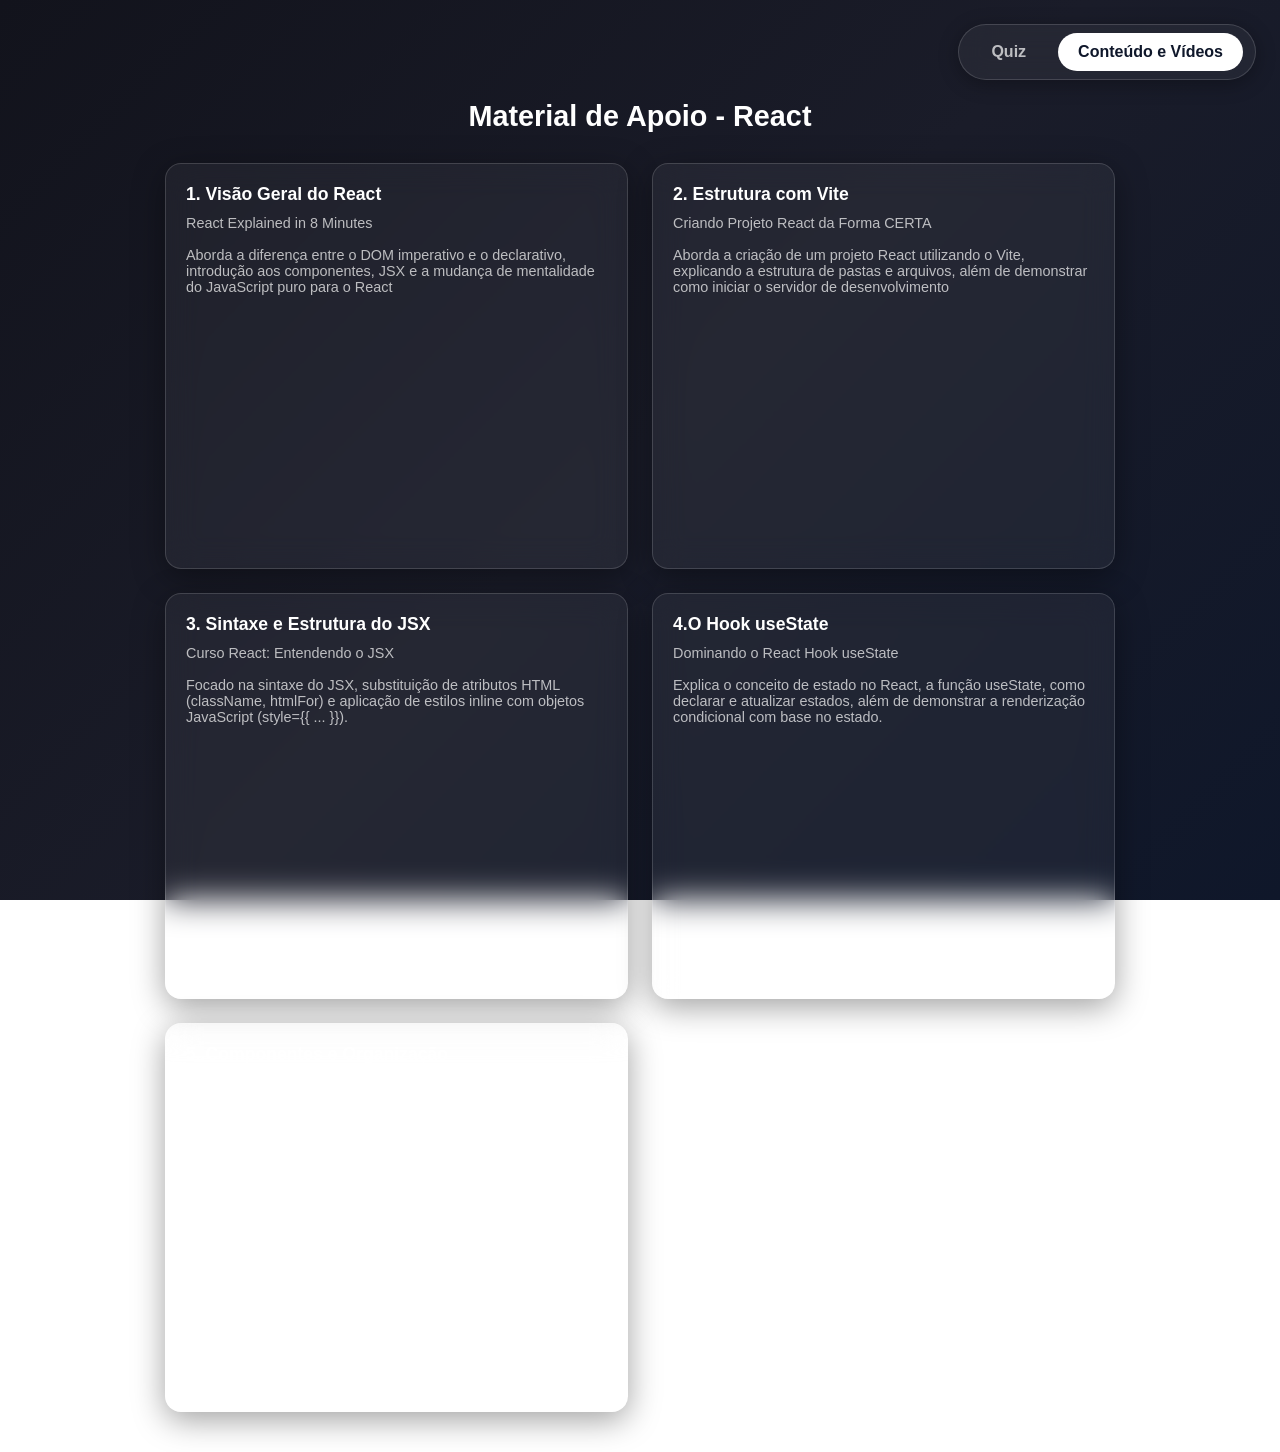
==== blogestudo.html @ 9d27d06f "Primeiro commit do projeto" ====
<!DOCTYPE html>
<html lang="pt-BR">
<head>
  <meta charset="UTF-8">
  <meta name="viewport" content="width=device-width, initial-scale=1.0">
  <title>Aulas & Material de Estudo - React</title>
  <link rel="stylesheet" href="style.css">
</head>
<body>

  <nav class="nav-bar">
    <a href="index.html" class="nav-link">Quiz</a>
    <a href="blogestudo.html" class="nav-link active">Conteúdo e Vídeos</a>
  </nav>

  <main class="page-container">
    <h1 class="page-title">Material de Apoio - React</h1>

    <div class="video-grid">

      <div class="video-card">
        <h3>1. Visão Geral do React</h3>
        <p>React Explained in 8 Minutes</p>
        <p1>Aborda a diferença entre o DOM imperativo e o declarativo, introdução aos componentes, JSX e a mudança de mentalidade do JavaScript puro para o React</p1>
        <div class="video-responsive">
          <iframe src="https://www.youtube.com/embed/V1PxgjIhTw0" title="React Explained in 8 Minutes" allowfullscreen></iframe>
        </div>
      </div>

      <div class="video-card">
        <h3>2. Estrutura com Vite</h3>
        <p>Criando Projeto React da Forma CERTA</p>
        <p1>Aborda a criação de um projeto React utilizando o Vite, explicando a estrutura de pastas e arquivos, além de demonstrar como iniciar o servidor de desenvolvimento</p1>
        <div class="video-responsive">
          <iframe src="https://www.youtube.com/embed/A8YlNy4NqbI" title="Criando Projeto React da Forma CERTA" allowfullscreen></iframe>
        </div>
      </div>

      <div class="video-card">
        <h3>3. Sintaxe e Estrutura do JSX</h3>
        <p>Curso React: Entendendo o JSX</p>
        <p1>Focado na sintaxe do JSX, substituição de atributos HTML (className, htmlFor) e aplicação de estilos inline com objetos JavaScript (style={{ ... }}).</p1>
        <div class="video-responsive">
          <iframe src="https://www.youtube.com/embed/9iKNxnFJY_Q" title="Curso React: Entendendo o JSX" allowfullscreen></iframe>
        </div>
      </div>

      <div class="video-card">
        <h3>4.O Hook useState</h3>
        <p>Dominando o React Hook useState</p>
        <p1>Explica o conceito de estado no React, a função useState, como declarar e atualizar estados, além de demonstrar a renderização condicional com base no estado.</p1>
        <div class="video-responsive">
          <iframe src="https://www.youtube.com/embed/E-gIg2dXWv4" title="Dominando o React Hook useState" allowfullscreen></iframe>
        </div>
        </div>
      <div class="video-card">
        <h3>5. Componentes e Organização</h3>
        <p>React para Iniciantes - Projeto Prático</p>
        <p1>Demonstra como modularizar e dividir a interface em componentes reutilizáveis dentro da pasta src/components/.</p1>
        <div class="video-responsive">
          <iframe src="https://www.youtube.com/embed/Uc0AcNCcZeo" title="React para Iniciantes" allowfullscreen></iframe>
        </div>
      </div>

    </div>
  </main>

</body>
</html>
---- style.css ----
* {
  box-sizing: border-box;
  margin: 0;
  padding: 0;
  font-family: 'Segoe UI', Tahoma, Geneva, Verdana, sans-serif;
}
body {
  background: linear-gradient(135deg, #12131C 0%, #1A1C29 50%, #0F172A 100%);
  background-attachment: fixed;
  display: flex;
  justify-content: center;
  align-items: center;
  min-height: 100vh;
  padding: 40px 20px;
  position: relative; 
}
.quiz-container {
  background: rgba(255, 255, 255, 0.05);
  backdrop-filter: blur(16px);
  -webkit-backdrop-filter: blur(16px);
  border: 1px solid rgba(255, 255, 255, 0.242);
  border-radius: 18px;
  box-shadow: 0 10px 40px rgba(0, 0, 0, 0.6), 
              0 0 20px rgba(255, 255, 255, 0.03);
  width: 100%;
  max-width: 680px;
  padding: 40px;
  color: #ffffff;
}

header {
  display: flex;
  flex-direction: column;
  gap: 12px;
  border-bottom: 1px solid rgba(255, 255, 255, 0.12);
  padding-bottom: 24px;
  margin-bottom: 28px;
}

#progress {
  align-self: flex-end;
  font-size: 0.9rem;
  font-weight: 600;
  color: rgba(255, 255, 255, 0.6);
}

#question-text {
  font-size: 1.4rem;
  font-weight: 700;
  text-align: center;
  color: #ffffff;
  line-height: 1.4;
  letter-spacing: 0.3px;
}

.options-list {
  display: flex;
  flex-direction: column;
  gap: 16px;
  margin-bottom: 28px;
}

.option-btn {
  background: rgba(255, 255, 255, 0.06);
  border: 1px solid rgba(255, 255, 255, 0.12);
  border-radius: 12px;
  padding: 16px 20px;
  text-align: left;
  font-size: 1.05rem;
  line-height: 1.4;
  color: rgba(255, 255, 255, 0.9);
  cursor: pointer;
  transition: all 0.25s ease;
}

.option-btn:hover:not([disabled]) {
  background: rgba(255, 255, 255, 0.15);
  border-color: rgba(255, 255, 255, 0.4);
  color: #ffffff;
  transform: translateY(-2px);
  box-shadow: 0 4px 15px rgba(255, 255, 255, 0.05);
}

.option-btn.correct {
  background: rgba(40, 167, 69, 0.35) !important;
  border-color: #28a745 !important;
  color: #ffffff !important;
  box-shadow: 0 0 12px rgba(40, 167, 69, 0.3);
}

.option-btn.incorrect {
  background: rgba(220, 53, 69, 0.35) !important;
  border-color: #dc3545 !important;
  color: #ffffff !important;
  box-shadow: 0 0 12px rgba(220, 53, 69, 0.3);
}

.explanation {
  background: rgba(255, 255, 255, 0.08);
  border-left: 4px solid #ffffff; 
  padding: 18px 20px;
  border-radius: 8px;
  margin-bottom: 28px;
}

.explanation h3 {
  font-size: 1.05rem;
  color: #ffffff;
  margin-bottom: 8px;
}

.explanation p {
  font-size: 0.95rem;
  line-height: 1.5;
  color: rgba(255, 255, 255, 0.85);
}

.btn {
  background: #ffffff;
  color: #0f172a; 
  border: none;
  padding: 16px 28px;
  border-radius: 12px;
  font-size: 1.05rem;
  cursor: pointer;
  font-weight: 700;
  width: 100%;
  transition: all 0.25s ease;
  box-shadow: 0 4px 15px rgba(255, 255, 255, 0.1);
}

.btn:hover {
  background: #e2e8f0;
  transform: translateY(-2px);
  box-shadow: 0 6px 20px rgba(255, 255, 255, 0.2);
}

.hidden {
  display: none !important;
}

#result-screen {
  text-align: center;
  padding: 20px 0;
}

#result-screen h2 {
  margin-bottom: 18px;
  font-size: 1.6rem;
  color: #ffffff;
}

#result-screen p {
  font-size: 1.2rem;
  color: rgba(255, 255, 255, 0.9);
  margin-bottom: 28px;
}

.nav-bar {
  position: absolute;
  top: 24px;
  right: 24px;
  
  display: flex;
  gap: 12px;
  background: rgba(255, 255, 255, 0.05);
  backdrop-filter: blur(12px);
  -webkit-backdrop-filter: blur(12px);
  padding: 8px 12px;
  border-radius: 30px;
  border: 1px solid rgba(255, 255, 255, 0.15);
  box-shadow: 0 4px 20px rgba(0, 0, 0, 0.3);
  z-index: 100;
}

.nav-link {
  color: rgba(255, 255, 255, 0.7);
  text-decoration: none;
  padding: 10px 20px;
  border-radius: 20px;
  font-weight: 600;
  transition: all 0.25s ease;
}

.nav-link:hover {
  color: #ffffff;
  background: rgba(255, 255, 255, 0.1);
}

.nav-link.active {
  background: #ffffff;
  color: #0f172a;
}

.page-container {
  width: 100%;
  max-width: 950px;
  margin-top: 60px; 
}

.page-title {
  text-align: center;
  font-size: 1.8rem;
  color: #ffffff;
  margin-bottom: 30px;
  font-weight: 700;
}

.video-grid {
  display: grid;
  grid-template-columns: repeat(auto-fit, minmax(380px, 1fr));
  gap: 24px;
}

.video-card {
  background: rgba(255, 255, 255, 0.05);
  backdrop-filter: blur(16px);
  -webkit-backdrop-filter: blur(16px);
  border: 1px solid rgba(255, 255, 255, 0.15);
  border-radius: 16px;
  padding: 20px;
  box-shadow: 0 8px 32px 0 rgba(0, 0, 0, 0.37);
  display: flex;
  flex-direction: column;
  gap: 10px;
}

.video-card h3 {
  font-size: 1.1rem;
  color: #ffffff;
}

.video-card p {
  font-size: 0.9rem;
  color: rgba(255, 255, 255, 0.7);
  margin-bottom: 6px;
}
.video-card p1 {
  font-size: 0.9rem;
  color: rgba(255, 255, 255, 0.7);
  margin-bottom: 6px;
}

.video-responsive {
  position: relative;
  padding-bottom: 56.25%;
  height: 0;
  overflow: hidden;
  border-radius: 10px;
}

.video-responsive iframe {
  position: absolute;
  top: 0;
  left: 0;
  width: 100%;
  height: 100%;
  border: 0;
}
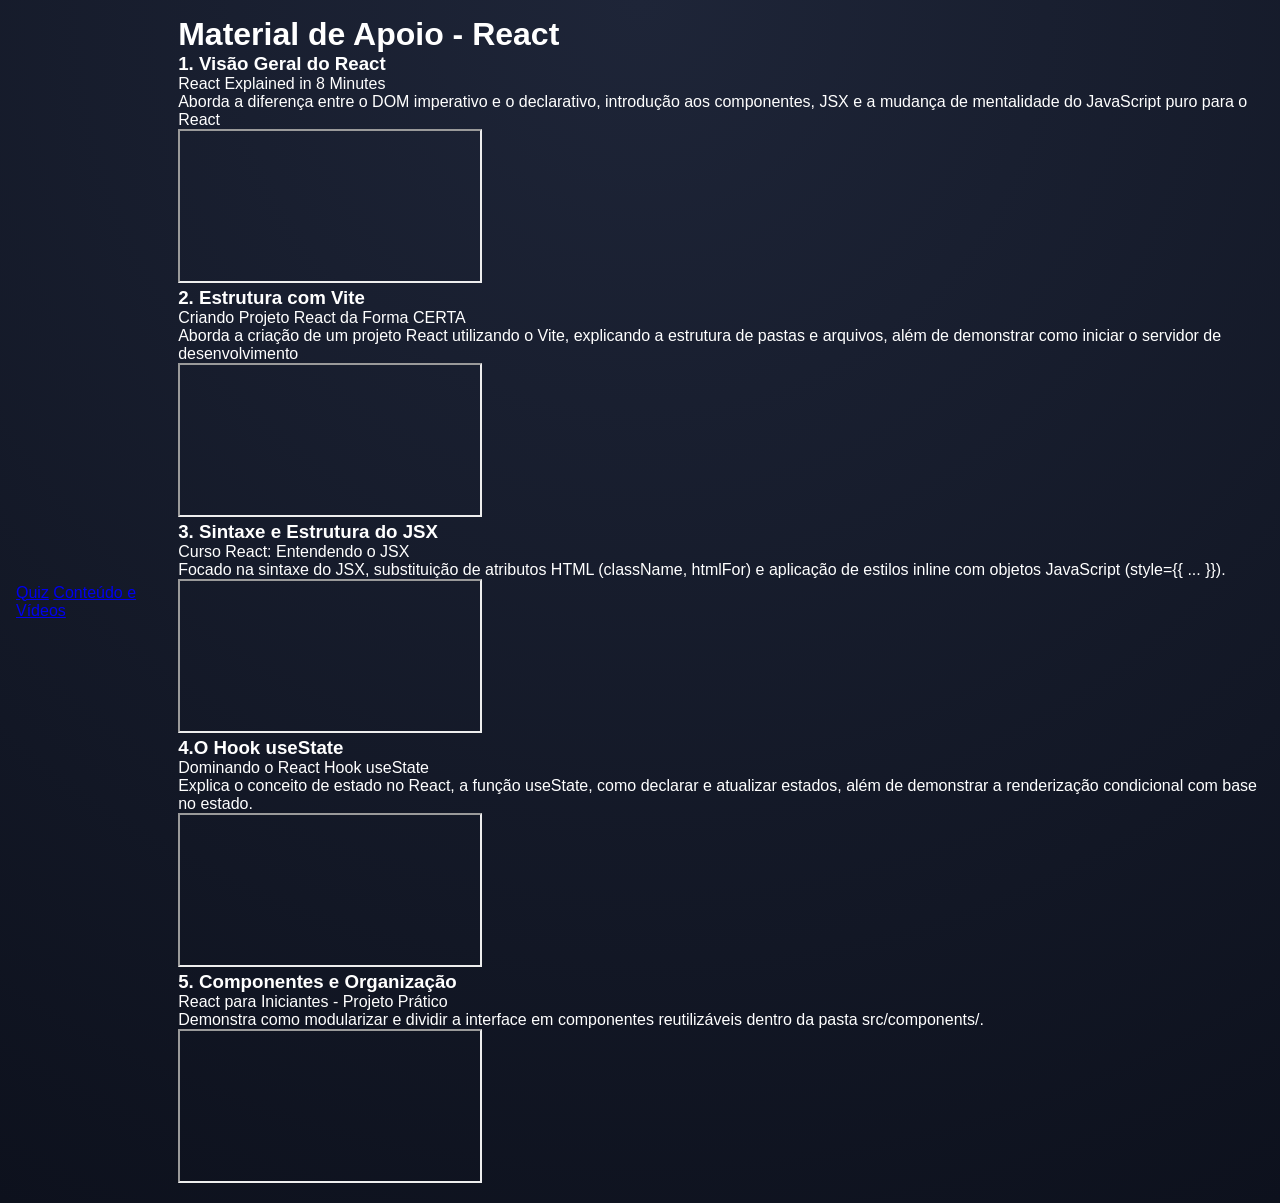
==== commit 69a96534: "Update blogestudo.html" ====
--- a/blogestudo.html
+++ b/blogestudo.html
@@ -66,4 +66,4 @@
   </main>
 
 </body>
-</html>+</html>
--- a/style.css
+++ b/style.css
@@ -2,137 +2,151 @@
   box-sizing: border-box;
   margin: 0;
   padding: 0;
-  font-family: 'Segoe UI', Tahoma, Geneva, Verdana, sans-serif;
-}
+}
+
 body {
-  background: linear-gradient(135deg, #12131C 0%, #1A1C29 50%, #0F172A 100%);
-  background-attachment: fixed;
+  background: radial-gradient(circle at top, #1e2538 0%, #0d111d 100%);
+  color: #ffffff;
+  font-family: -apple-system, BlinkMacSystemFont, "Segoe UI", Roboto, Helvetica, Arial, sans-serif;
+  min-height: 100vh;
   display: flex;
   justify-content: center;
   align-items: center;
-  min-height: 100vh;
-  padding: 40px 20px;
-  position: relative; 
-}
-.quiz-container {
-  background: rgba(255, 255, 255, 0.05);
-  backdrop-filter: blur(16px);
-  -webkit-backdrop-filter: blur(16px);
-  border: 1px solid rgba(255, 255, 255, 0.242);
-  border-radius: 18px;
-  box-shadow: 0 10px 40px rgba(0, 0, 0, 0.6), 
-              0 0 20px rgba(255, 255, 255, 0.03);
+  padding: 16px;
+}
+.quiz-card {
+  background: rgba(255, 255, 255, 0.03);
+  border: 1px solid rgba(255, 255, 255, 0.1);
+  border-radius: 20px;
+  backdrop-filter: blur(20px);
+  -webkit-backdrop-filter: blur(20px);
   width: 100%;
-  max-width: 680px;
-  padding: 40px;
-  color: #ffffff;
-}
-
-header {
+  max-width: 420px;
+  padding: 24px 20px;
+  box-shadow: 0 10px 30px rgba(0, 0, 0, 0.5);
+  display: flex;
+  flex-direction: column;
+}
+
+.quiz-header {
+  display: flex;
+  justify-content: space-between;
+  align-items: center;
+  margin-bottom: 16px;
+}
+
+.progress-info {
+  color: #94a3b8;
+  font-size: 0.85rem;
+  font-weight: 500;
+}
+
+.btn-text {
+  background: none;
+  border: none;
+  color: #64748b;
+  font-size: 0.8rem;
+  cursor: pointer;
+}
+
+.btn-text:hover {
+  color: #ffffff;
+}
+
+.question-title {
+  font-size: 1.1rem;
+  font-weight: 600;
+  line-height: 1.4;
+  margin-bottom: 20px;
+  color: #f8fafc;
+}
+
+.options-list {
   display: flex;
   flex-direction: column;
   gap: 12px;
-  border-bottom: 1px solid rgba(255, 255, 255, 0.12);
-  padding-bottom: 24px;
-  margin-bottom: 28px;
-}
-
-#progress {
-  align-self: flex-end;
-  font-size: 0.9rem;
-  font-weight: 600;
-  color: rgba(255, 255, 255, 0.6);
-}
-
-#question-text {
-  font-size: 1.4rem;
-  font-weight: 700;
-  text-align: center;
-  color: #ffffff;
-  line-height: 1.4;
-  letter-spacing: 0.3px;
-}
-
-.options-list {
-  display: flex;
-  flex-direction: column;
-  gap: 16px;
-  margin-bottom: 28px;
+  margin-bottom: 20px;
 }
 
 .option-btn {
-  background: rgba(255, 255, 255, 0.06);
+  background: rgba(255, 255, 255, 0.05);
   border: 1px solid rgba(255, 255, 255, 0.12);
   border-radius: 12px;
-  padding: 16px 20px;
+  color: #e2e8f0;
+  padding: 14px 16px;
+  font-size: 0.95rem;
   text-align: left;
-  font-size: 1.05rem;
-  line-height: 1.4;
-  color: rgba(255, 255, 255, 0.9);
   cursor: pointer;
-  transition: all 0.25s ease;
-}
-
-.option-btn:hover:not([disabled]) {
-  background: rgba(255, 255, 255, 0.15);
-  border-color: rgba(255, 255, 255, 0.4);
-  color: #ffffff;
-  transform: translateY(-2px);
-  box-shadow: 0 4px 15px rgba(255, 255, 255, 0.05);
+  transition: all 0.2s ease;
+  word-break: break-word;
+}
+
+.option-btn:hover:not(:disabled) {
+  background: rgba(255, 255, 255, 0.1);
+  border-color: rgba(255, 255, 255, 0.25);
 }
 
 .option-btn.correct {
-  background: rgba(40, 167, 69, 0.35) !important;
-  border-color: #28a745 !important;
+  background: rgba(34, 197, 94, 0.25) !important;
+  border-color: #22c55e !important;
   color: #ffffff !important;
-  box-shadow: 0 0 12px rgba(40, 167, 69, 0.3);
 }
 
 .option-btn.incorrect {
-  background: rgba(220, 53, 69, 0.35) !important;
-  border-color: #dc3545 !important;
+  background: rgba(239, 68, 68, 0.25) !important;
+  border-color: #ef4444 !important;
   color: #ffffff !important;
-  box-shadow: 0 0 12px rgba(220, 53, 69, 0.3);
-}
-
-.explanation {
-  background: rgba(255, 255, 255, 0.08);
-  border-left: 4px solid #ffffff; 
-  padding: 18px 20px;
+}
+
+.explanation-box {
+  background-color: #1a202c;
+  border-left: 5px solid #ffffff;
   border-radius: 8px;
-  margin-bottom: 28px;
-}
-
-.explanation h3 {
-  font-size: 1.05rem;
-  color: #ffffff;
+  padding: 16px;
+  margin-bottom: 20px;
+}
+
+.explanation-box h3 {
+  font-size: 1rem;
+  font-weight: 700;
   margin-bottom: 8px;
-}
-
-.explanation p {
-  font-size: 0.95rem;
+  color: #ffffff;
+}
+
+.explanation-box p {
+  font-size: 0.88rem;
   line-height: 1.5;
-  color: rgba(255, 255, 255, 0.85);
-}
-
-.btn {
-  background: #ffffff;
-  color: #0f172a; 
+  color: #cbd5e1;
+}
+
+.action-container {
+  margin-top: auto;
+}
+
+.btn-primary {
+  width: 100%;
+  background-color: #ffffff;
+  color: #0f172a;
   border: none;
-  padding: 16px 28px;
   border-radius: 12px;
-  font-size: 1.05rem;
+  padding: 14px;
+  font-size: 1rem;
+  font-weight: 700;
   cursor: pointer;
-  font-weight: 700;
-  width: 100%;
-  transition: all 0.25s ease;
-  box-shadow: 0 4px 15px rgba(255, 255, 255, 0.1);
-}
-
-.btn:hover {
-  background: #e2e8f0;
-  transform: translateY(-2px);
-  box-shadow: 0 6px 20px rgba(255, 255, 255, 0.2);
+  transition: background-color 0.2s ease, transform 0.1s ease;
+}
+
+.btn-primary:hover:not(:disabled) {
+  background-color: #f1f5f9;
+}
+
+.btn-primary:active:not(:disabled) {
+  transform: scale(0.98);
+}
+
+.btn-primary:disabled {
+  opacity: 0.5;
+  cursor: not-allowed;
 }
 
 .hidden {
@@ -144,116 +158,61 @@
   padding: 20px 0;
 }
 
-#result-screen h2 {
-  margin-bottom: 18px;
-  font-size: 1.6rem;
-  color: #ffffff;
-}
-
-#result-screen p {
-  font-size: 1.2rem;
-  color: rgba(255, 255, 255, 0.9);
-  margin-bottom: 28px;
-}
-
-.nav-bar {
+.result-score {
+  margin: 20px 0 30px 0;
+  font-size: 1.1rem;
+  color: #cbd5e1;
+}
+
+.quiz-card {
+  position: relative;
+  background: rgba(255, 255, 255, 0.03);
+  border: 1px solid rgba(255, 255, 255, 0.1);
+  border-radius: 20px;
+  backdrop-filter: blur(20px);
+  -webkit-backdrop-filter: blur(20px);
+  width: 100%;
+  max-width: 420px;
+  padding: 32px 20px 24px 20px; 
+  margin-top: 25px; 
+  box-shadow: 0 10px 30px rgba(0, 0, 0, 0.5);
+  display: flex;
+  flex-direction: column;
+}
+
+.nav-switcher {
   position: absolute;
-  top: 24px;
-  right: 24px;
-  
-  display: flex;
-  gap: 12px;
-  background: rgba(255, 255, 255, 0.05);
-  backdrop-filter: blur(12px);
-  -webkit-backdrop-filter: blur(12px);
-  padding: 8px 12px;
+  top: -22px;
+  left: 50%;
+  transform: translateX(-50%);
+  background: #181d2d;
+  border: 1px solid rgba(255, 255, 255, 0.12);
   border-radius: 30px;
-  border: 1px solid rgba(255, 255, 255, 0.15);
-  box-shadow: 0 4px 20px rgba(0, 0, 0, 0.3);
-  z-index: 100;
-}
-
-.nav-link {
-  color: rgba(255, 255, 255, 0.7);
+  padding: 4px;
+  display: flex;
+  align-items: center;
+  gap: 4px;
+  z-index: 20;
+  box-shadow: 0 4px 15px rgba(0, 0, 0, 0.4);
+  white-space: nowrap;
+}
+
+.nav-tab {
+  color: #94a3b8;
   text-decoration: none;
-  padding: 10px 20px;
+  font-size: 0.85rem;
+  font-weight: 600;
+  padding: 8px 18px;
   border-radius: 20px;
-  font-weight: 600;
-  transition: all 0.25s ease;
-}
-
-.nav-link:hover {
-  color: #ffffff;
-  background: rgba(255, 255, 255, 0.1);
-}
-
-.nav-link.active {
-  background: #ffffff;
+  transition: all 0.2s ease;
+}
+
+.nav-tab:hover:not(.active) {
+  color: #ffffff;
+}
+
+.nav-tab.active {
+  background-color: #ffffff;
   color: #0f172a;
-}
-
-.page-container {
-  width: 100%;
-  max-width: 950px;
-  margin-top: 60px; 
-}
-
-.page-title {
-  text-align: center;
-  font-size: 1.8rem;
-  color: #ffffff;
-  margin-bottom: 30px;
-  font-weight: 700;
-}
-
-.video-grid {
-  display: grid;
-  grid-template-columns: repeat(auto-fit, minmax(380px, 1fr));
-  gap: 24px;
-}
-
-.video-card {
-  background: rgba(255, 255, 255, 0.05);
-  backdrop-filter: blur(16px);
-  -webkit-backdrop-filter: blur(16px);
-  border: 1px solid rgba(255, 255, 255, 0.15);
-  border-radius: 16px;
-  padding: 20px;
-  box-shadow: 0 8px 32px 0 rgba(0, 0, 0, 0.37);
-  display: flex;
-  flex-direction: column;
-  gap: 10px;
-}
-
-.video-card h3 {
-  font-size: 1.1rem;
-  color: #ffffff;
-}
-
-.video-card p {
-  font-size: 0.9rem;
-  color: rgba(255, 255, 255, 0.7);
-  margin-bottom: 6px;
-}
-.video-card p1 {
-  font-size: 0.9rem;
-  color: rgba(255, 255, 255, 0.7);
-  margin-bottom: 6px;
-}
-
-.video-responsive {
-  position: relative;
-  padding-bottom: 56.25%;
-  height: 0;
-  overflow: hidden;
-  border-radius: 10px;
-}
-
-.video-responsive iframe {
-  position: absolute;
-  top: 0;
-  left: 0;
-  width: 100%;
-  height: 100%;
-  border: 0;
-}+  box-shadow: 0 2px 8px rgba(0, 0, 0, 0.2);
+}
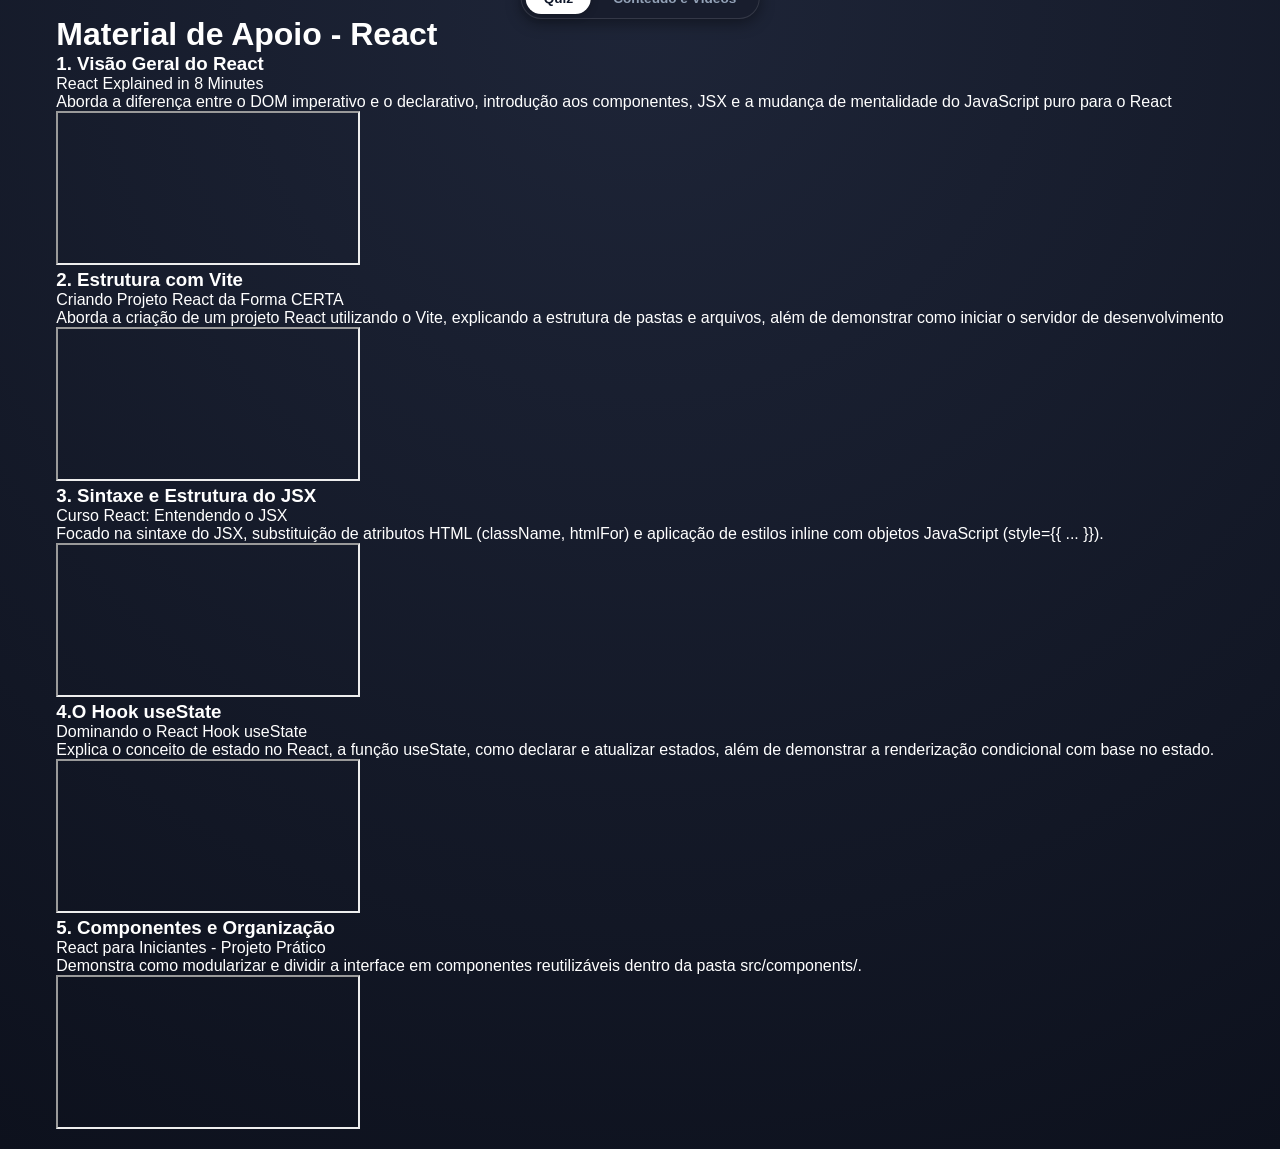
==== commit a28db8aa: "s" ====
--- a/blogestudo.html
+++ b/blogestudo.html
@@ -8,11 +8,10 @@
 </head>
 <body>
 
-  <nav class="nav-bar">
-    <a href="index.html" class="nav-link">Quiz</a>
-    <a href="blogestudo.html" class="nav-link active">Conteúdo e Vídeos</a>
-  </nav>
-
+ <nav class="nav-switcher">
+  <a href="index.html" class="nav-tab active">Quiz</a>
+  <a href="blogestudo.html" class="nav-tab">Conteúdo e Vídeos</a>
+</nav>
   <main class="page-container">
     <h1 class="page-title">Material de Apoio - React</h1>
 
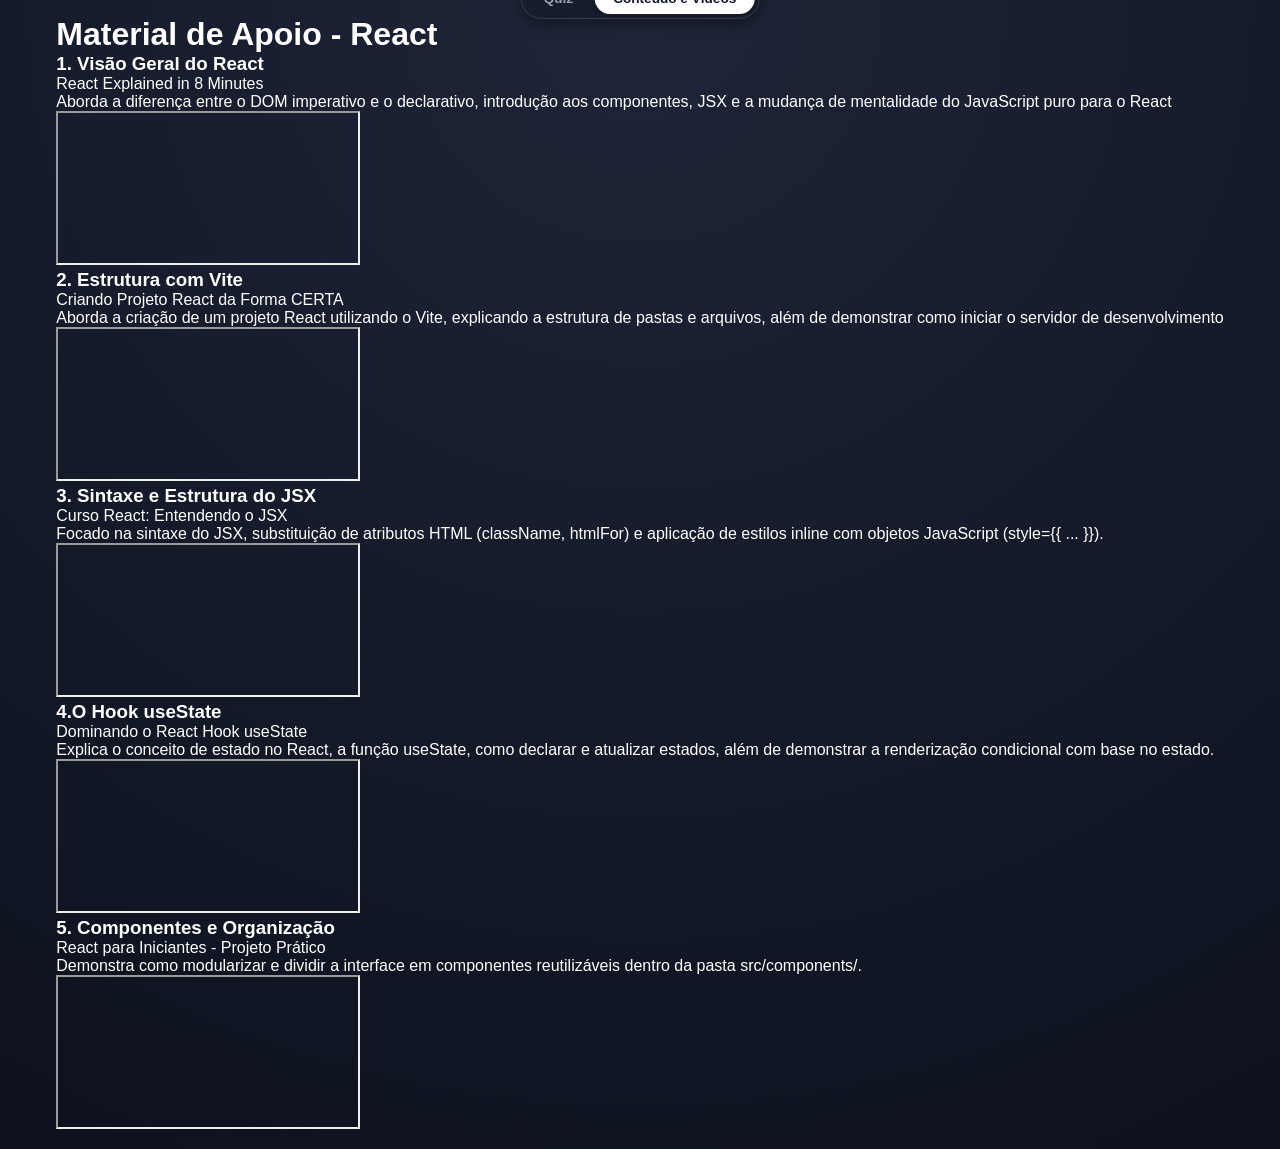
==== commit 4487f234: "Mudança" ====
--- a/blogestudo.html
+++ b/blogestudo.html
@@ -8,9 +8,9 @@
 </head>
 <body>
 
- <nav class="nav-switcher">
-  <a href="index.html" class="nav-tab active">Quiz</a>
-  <a href="blogestudo.html" class="nav-tab">Conteúdo e Vídeos</a>
+<nav class="nav-switcher">
+  <a href="index.html" class="nav-tab">Quiz</a>
+  <a href="blogestudo.html" class="nav-tab active">Conteúdo e Vídeos</a>
 </nav>
   <main class="page-container">
     <h1 class="page-title">Material de Apoio - React</h1>
